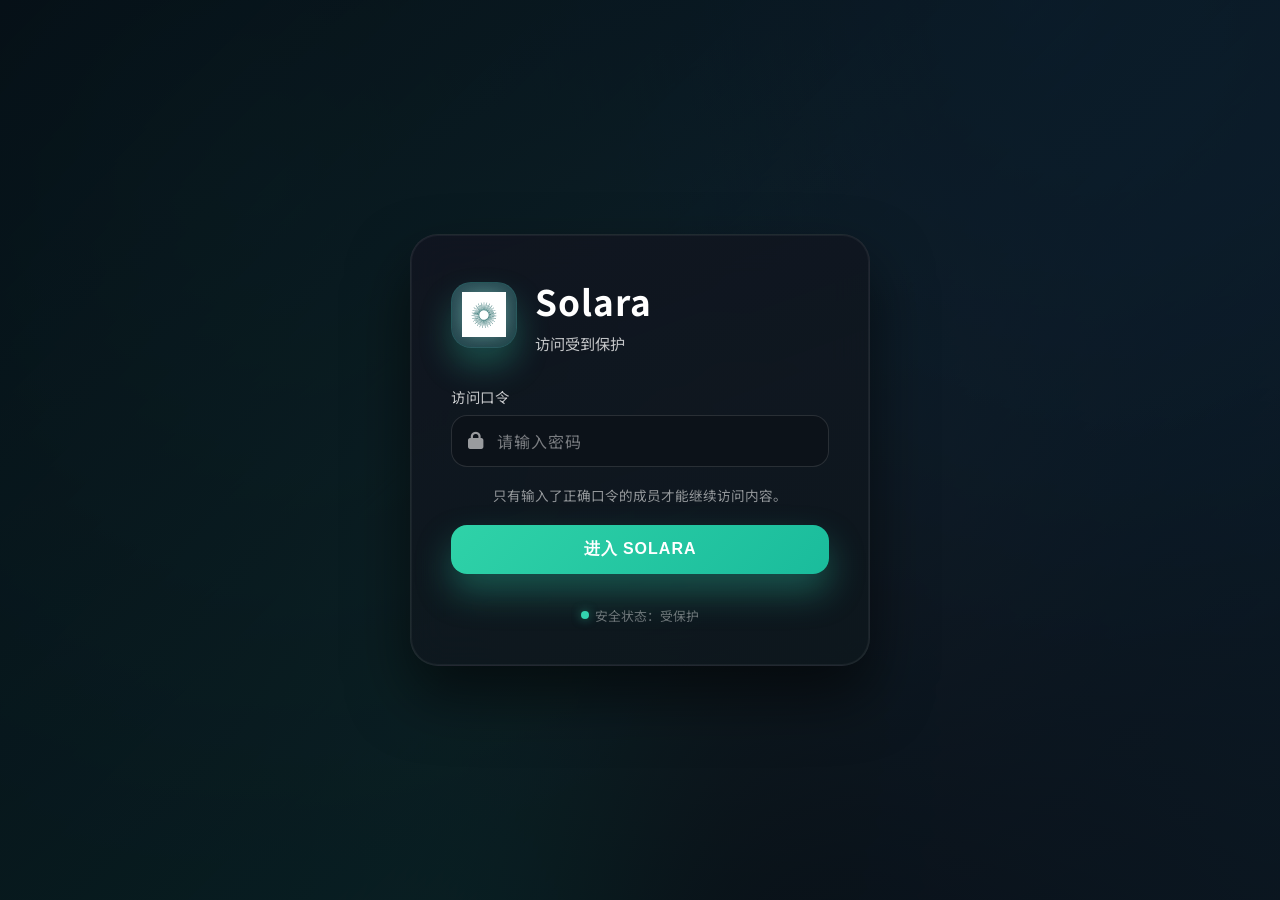
==== login.html @ 90962155 "Fix mobile login layout and update access control docs" ====
<!DOCTYPE html>
<html lang="zh-CN">
<head>
  <meta charset="UTF-8">
  <meta name="viewport" content="width=device-width, initial-scale=1.0, maximum-scale=1.0, user-scalable=no">
  <title>登录 - Solara</title>
  <link rel="icon" type="image/svg+xml" href="/favicon.svg">
  <link rel="icon" type="image/png" sizes="32x32" href="/favicon.png">
  <link rel="apple-touch-icon" sizes="180x180" href="/favicon.png">
  <link rel="preconnect" href="https://fonts.googleapis.com">
  <link rel="preconnect" href="https://fonts.gstatic.com" crossorigin>
  <link href="https://fonts.googleapis.com/css2?family=Noto+Sans+SC:wght@300;400;500;700&display=swap" rel="stylesheet">
  <link rel="stylesheet" href="https://cdnjs.cloudflare.com/ajax/libs/font-awesome/6.5.2/css/all.min.css">
  <link rel="stylesheet" href="css/style.css">
  <script>
    (function () {
      const ua = navigator.userAgent || "";
      const isMobileUA = /android|iphone|ipad|ipod|mobile|blackberry|phone|opera mini|windows phone/i.test(ua);
      const isSmallScreen = typeof window.matchMedia === "function" && window.matchMedia("(max-width: 820px)").matches;
      const isMobile = isMobileUA || isSmallScreen;
      window.__SOLARA_IS_MOBILE = isMobile;
      if (!isMobile) {
        document.documentElement.classList.add("desktop-view");
        const desktopLink = document.createElement("link");
        desktopLink.rel = "stylesheet";
        desktopLink.href = "css/desktop.css";
        desktopLink.id = "desktopStylesheet";
        document.head.appendChild(desktopLink);
        return;
      }
      document.documentElement.classList.add("mobile-view");
      const link = document.createElement("link");
      link.rel = "stylesheet";
      link.href = "css/mobile.css";
      link.id = "mobileStylesheet";
      document.head.appendChild(link);
      const setViewportUnit = () => {
        const viewportHeight = window.visualViewport ? window.visualViewport.height : window.innerHeight;
        document.documentElement.style.setProperty("--mobile-vh", `${viewportHeight}px`);
      };
      const applyBodyClass = () => {
        if (document.body) {
          document.body.classList.add("mobile-view");
          setViewportUnit();
        }
      };
      if (document.readyState === "loading") {
        document.addEventListener("DOMContentLoaded", applyBodyClass, { once: true });
      } else {
        applyBodyClass();
      }
      window.addEventListener("resize", setViewportUnit);
      window.addEventListener("orientationchange", setViewportUnit);
      if (window.visualViewport) {
        window.visualViewport.addEventListener("resize", setViewportUnit);
        window.visualViewport.addEventListener("scroll", setViewportUnit);
      }
      setViewportUnit();
    })();
  </script>
  <style>
    body {
      position: relative;
      margin: 0;
      padding: clamp(16px, 4vw, 40px);
      font-family: 'Noto Sans SC', 'Segoe UI', Arial, sans-serif;
      display: flex;
      justify-content: center;
      align-items: center;
      min-height: var(--mobile-vh, 100dvh);
      color: var(--text-color);
      background: radial-gradient(circle at 20% 20%, rgba(26, 188, 156, 0.35), transparent 55%),
                  radial-gradient(circle at 80% 0%, rgba(52, 152, 219, 0.28), transparent 50%),
                  #07090f;
      overflow-x: hidden;
      overflow-y: auto;
    }

    .background-stage {
      position: fixed;
      inset: 0;
      overflow: hidden;
      pointer-events: none;
      z-index: -2;
    }

    .background-stage__layer {
      position: absolute;
      inset: -40% -20%;
      filter: blur(110px);
      opacity: 0.8;
      transform: rotate(5deg);
      background: conic-gradient(from 180deg,
        rgba(26, 188, 156, 0.55),
        rgba(64, 224, 208, 0.35),
        rgba(52, 152, 219, 0.4),
        rgba(17, 17, 23, 0.8));
      animation: auroraShift 18s ease-in-out infinite alternate;
    }

    .background-stage__layer::after {
      content: "";
      position: absolute;
      inset: 20% 18% 15% 25%;
      border-radius: 50%;
      background: radial-gradient(circle, rgba(255, 255, 255, 0.18), transparent 60%);
      animation: pulse 12s ease-in-out infinite;
    }

    .background-stage__overlay {
      position: absolute;
      inset: 0;
      background: linear-gradient(135deg, rgba(5, 10, 18, 0.92) 0%, rgba(8, 17, 24, 0.65) 100%);
      z-index: 1;
    }

    @keyframes auroraShift {
      0% { transform: translateY(-5%) rotate(8deg) scale(1.1); }
      50% { transform: translateY(3%) rotate(2deg) scale(1.05); }
      100% { transform: translateY(-2%) rotate(-4deg) scale(1.12); }
    }

    @keyframes pulse {
      0%, 100% { opacity: 0.45; transform: scale(1); }
      50% { opacity: 0.8; transform: scale(1.1); }
    }

    .login-shell {
      position: relative;
      width: min(460px, 100%);
      z-index: 2;
    }

    .login-container {
      background: linear-gradient(160deg, rgba(17, 21, 32, 0.9) 0%, rgba(14, 24, 29, 0.78) 100%);
      border-radius: 28px;
      padding: clamp(28px, 5vw, 40px);
      border: 1px solid rgba(255, 255, 255, 0.08);
      box-shadow:
        0 30px 60px rgba(0, 0, 0, 0.55),
        inset 0 0 0 1px rgba(255, 255, 255, 0.05);
      display: flex;
      flex-direction: column;
      gap: clamp(20px, 4vw, 32px);
      backdrop-filter: blur(18px);
      -webkit-backdrop-filter: blur(18px);
      color: #f2f6f9;
    }

    .login-header {
      display: flex;
      align-items: center;
      gap: 18px;
    }

    .logo-circle {
      width: 64px;
      height: 64px;
      border-radius: 20px;
      background: linear-gradient(145deg, rgba(34, 48, 63, 0.85), rgba(22, 36, 48, 0.95));
      border: 1px solid rgba(82, 233, 210, 0.25);
      display: flex;
      align-items: center;
      justify-content: center;
      box-shadow:
        0 18px 32px rgba(51, 211, 175, 0.28),
        inset 0 0 18px rgba(82, 233, 210, 0.22);
      overflow: hidden;
    }

    .logo-circle img {
      width: 70%;
      height: 70%;
      object-fit: contain;
      filter: brightness(0) invert(1) drop-shadow(0 0 10px rgba(146, 255, 236, 0.6));
    }

    .title-group {
      display: flex;
      flex-direction: column;
      gap: 6px;
    }

    .login-title {
      font-size: clamp(1.9rem, 3vw, 2.2rem);
      font-weight: 700;
      margin: 0;
      letter-spacing: 1px;
      color: #ffffff;
    }

    .login-desc {
      margin: 0;
      color: rgba(255, 255, 255, 0.75);
      font-size: 0.95rem;
    }

    .login-form {
      display: flex;
      flex-direction: column;
      gap: 18px;
    }

    .field {
      display: flex;
      flex-direction: column;
      gap: 8px;
    }

    .field-label {
      font-size: 0.9rem;
      letter-spacing: 0.5px;
      color: rgba(255, 255, 255, 0.76);
    }

    .input-wrapper {
      position: relative;
      display: flex;
      align-items: center;
      background: rgba(12, 18, 24, 0.75);
      border: 1px solid rgba(255, 255, 255, 0.12);
      border-radius: 16px;
      padding: 12px 16px;
      transition: border-color 0.3s ease, box-shadow 0.3s ease;
    }

    .input-wrapper:focus-within {
      border-color: rgba(51, 211, 175, 0.8);
      box-shadow: 0 0 0 3px rgba(51, 211, 175, 0.18);
    }

    .input-wrapper i {
      color: rgba(255, 255, 255, 0.58);
      font-size: 1.1rem;
      margin-right: 12px;
    }

    .login-form input {
      flex: 1;
      background: transparent;
      border: none;
      outline: none;
      color: #ffffff;
      font-size: 1rem;
      font-family: inherit;
      letter-spacing: 1px;
    }

    .login-form input::placeholder {
      color: rgba(255, 255, 255, 0.45);
    }

    .login-hint {
      margin: 0;
      font-size: 0.85rem;
      color: rgba(255, 255, 255, 0.55);
      line-height: 1.6;
      text-align: center;
    }

    .login-form button {
      padding: 14px 18px;
      border: none;
      border-radius: 16px;
      background: linear-gradient(135deg, #2fd2a8, #1abc9c);
      color: #ffffff;
      font-size: 1rem;
      font-weight: 600;
      letter-spacing: 1px;
      text-transform: uppercase;
      cursor: pointer;
      transition: transform 0.25s ease, box-shadow 0.25s ease, background 0.3s ease;
      box-shadow: 0 18px 35px rgba(42, 201, 165, 0.35);
    }

    .login-form button:hover {
      transform: translateY(-2px);
      box-shadow: 0 22px 40px rgba(42, 201, 165, 0.45);
    }

    .login-form button:active {
      transform: translateY(0);
      box-shadow: 0 14px 28px rgba(42, 201, 165, 0.35);
    }

    .login-footer {
      display: flex;
      justify-content: center;
      align-items: center;
      font-size: 0.8rem;
      color: rgba(255, 255, 255, 0.4);
      text-align: center;
    }

    .login-footer .status-dot {
      display: inline-flex;
      width: 8px;
      height: 8px;
      border-radius: 50%;
      background: #33d3af;
      box-shadow: 0 0 10px rgba(51, 211, 175, 0.5);
    }

    .login-footer .status-message {
      display: inline-flex;
      align-items: center;
      gap: 6px;
    }

    @media (max-width: 768px) {
      body {
        padding: clamp(16px, 4vw, 24px);
      }

      .login-container {
        border-radius: 22px;
        padding: clamp(24px, 6vw, 32px);
        gap: 22px;
      }

      .login-header {
        gap: 14px;
      }

      .logo-circle {
        width: 56px;
        height: 56px;
      }

      .login-footer {
        flex-direction: column;
        align-items: center;
        gap: 8px;
      }
    }

    @media (max-width: 480px) {
      body {
        align-items: stretch;
        padding: calc(env(safe-area-inset-top, 0px) + 16px)
                 clamp(16px, 6vw, 24px)
                 calc(env(safe-area-inset-bottom, 0px) + 24px);
      }

      .login-shell {
        width: 100%;
        display: flex;
        align-items: stretch;
      }

      .login-container {
        width: 100%;
        padding: clamp(24px, 7vw, 32px);
        min-height: calc(var(--mobile-vh, 100dvh) - env(safe-area-inset-top, 0px) - env(safe-area-inset-bottom, 0px));
        justify-content: center;
      }

      .login-footer {
        flex-direction: column;
        align-items: center;
        gap: 10px;
      }
    }
  </style>
</head>
<body>
  <div class="background-stage">
    <div class="background-stage__layer"></div>
    <div class="background-stage__overlay"></div>
  </div>
  <main class="login-shell">
    <section class="login-container">
      <header class="login-header">
        <div class="logo-circle" aria-hidden="true">
          <img src="/favicon.svg" alt="">
        </div>
        <div class="title-group">
          <h1 class="login-title">Solara</h1>
          <p class="login-desc">访问受到保护</p>
        </div>
      </header>
      <form class="login-form" id="login-form">
        <div class="field">
          <label for="password" class="field-label">访问口令</label>
          <div class="input-wrapper">
            <i class="fa-solid fa-lock" aria-hidden="true"></i>
            <input type="password" id="password" placeholder="请输入密码" autocomplete="current-password" required>
          </div>
        </div>
        <p class="login-hint">只有输入了正确口令的成员才能继续访问内容。</p>
        <button type="submit">进入 Solara</button>
      </form>
      <footer class="login-footer" aria-live="polite">
        <span class="status-message"><span class="status-dot" aria-hidden="true"></span>安全状态：受保护</span>
      </footer>
    </section>
  </main>
  <div id="notification" class="notification" role="status" aria-live="polite"></div>
  <script>
    (function () {
      const storedExpiry = localStorage.getItem("authExpiry");
      if (storedExpiry) {
        localStorage.removeItem("authExpiry");
      }
    })();
    const notification = document.getElementById("notification");
    let notificationTimer;
    const showNotification = (message, type = "success") => {
      if (!notification) {
        if (typeof window.alert === "function") {
          window.alert(message);
        }
        return;
      }
      notification.textContent = message;
      notification.className = `notification ${type}`;
      notification.classList.add("show");
      if (notificationTimer) {
        clearTimeout(notificationTimer);
      }
      notificationTimer = window.setTimeout(() => {
        notification.classList.remove("show");
      }, 3000);
    };
    document.getElementById("login-form")?.addEventListener("submit", async (event) => {
      event.preventDefault();
      const pwdInput = document.getElementById("password");
      const password = pwdInput instanceof HTMLInputElement ? pwdInput.value : "";
      try {
        const response = await fetch("/api/login", {
          method: "POST",
          headers: { "Content-Type": "application/json" },
          credentials: "include",
          body: JSON.stringify({ password }),
        });
        if (response.ok) {
          window.location.href = "/";
          return;
        }
        showNotification("密码错误，请重试", "error");
      } catch (error) {
        console.error(error);
        showNotification("登录出错，请稍后再试", "error");
      }
    });
  </script>
</body>
</html>
---- css/style.css ----
:root {
    --font-main: 'Noto Sans SC', 'Segoe UI', Arial, sans-serif;
    --bg-gradient: linear-gradient(140deg, #e0f5e9 0%, #c6f0e0 35%, #a3e4d7 100%);
    --bg-gradient-next: var(--bg-gradient);
    --container-bg: rgba(255, 255, 255, 0.6);
    --container-shadow: rgba(0, 0, 0, 0.1);
    --backdrop-blur: 12px;
    --text-color: #2c3e50;
    --text-secondary-color: #7f8c8d;
    --primary-color: #1abc9c;
    --primary-color-dark: #12836d;
    --warning-color: #e74c3c;
    --success-color: #2ecc71;
    --item-hover-bg: rgba(26, 188, 156, 0.1);
    --item-current-bg: rgba(26, 188, 156, 0.2);
    --item-current-text: var(--primary-color);
    --border-color: rgba(0, 0, 0, 0.1);
    --lyrics-highlight-bg: rgba(46, 204, 113, 0.12);
    --lyrics-highlight-text: #1e9f78;
    --lyrics-highlight-shadow: rgba(46, 204, 113, 0.18);
    --component-bg: rgba(255, 255, 255, 0.5);
    --scrollbar-thumb-bg: rgba(0, 0, 0, 0.2);
    --scrollbar-track-bg: transparent;
}

.dark-mode {
    --bg-gradient: linear-gradient(135deg, #0b1d1b 0%, #0f2f2c 45%, #123c36 100%);
    --container-bg: rgba(30, 30, 30, 0.6);
    --container-shadow: rgba(0, 0, 0, 0.3);
    --text-color: #ecf0f1;
    --text-secondary-color: #95a5a6;
    --primary-color: #1abc9c;
    --primary-color-dark: #17a589;
    --item-hover-bg: rgba(26, 188, 156, 0.1);
    --item-current-bg: rgba(26, 188, 156, 0.2);
    --border-color: rgba(255, 255, 255, 0.15);
    --lyrics-highlight-bg: rgba(26, 188, 156, 0.12);
    --lyrics-highlight-text: #34d1b6;
    --component-bg: rgba(44, 44, 44, 0.5);
    --scrollbar-thumb-bg: rgba(255, 255, 255, 0.2);
}

.dark-mode .quality-menu {
    background: rgba(44, 44, 44, 0.95);
    border: 2px solid var(--primary-color);
}

.dark-mode .quality-option {
    background: rgba(44, 44, 44, 0.8);
    color: #ecf0f1;
    border-bottom: 1px solid rgba(26, 188, 156, 0.25);
}

.dark-mode .player-quality-menu {
    background: rgba(44, 44, 44, 0.95);
    border-color: var(--primary-color);
}

.dark-mode .player-quality-option {
    color: #ecf0f1;
}

.dark-mode .player-quality-option:hover,
.dark-mode .player-quality-option.active {
    color: #ffffff;
}

.dark-mode .source-menu {
    background: rgba(44, 44, 44, 0.95);
    border-color: var(--primary-color);
}

.dark-mode .source-option {
    color: #ecf0f1;
}

.dark-mode .source-option:hover,
.dark-mode .source-option.active {
    color: #ffffff;
}

::-webkit-scrollbar { width: 6px; }
::-webkit-scrollbar-track { background: var(--scrollbar-track-bg); }
::-webkit-scrollbar-thumb { background: var(--scrollbar-thumb-bg); border-radius: 3px; }
::-webkit-scrollbar-thumb:hover { background: var(--primary-color); }

body {
    font-family: var(--font-main);
    display: flex;
    justify-content: center;
    align-items: center;
    min-height: 100dvh;
    margin: 0;
    padding: 20px;
    box-sizing: border-box;
    color: var(--text-color);
    transition: color 0.5s;
    background-color: #0f0f0f;
}

.background-stage {
    position: fixed;
    inset: 0;
    pointer-events: none;
    z-index: -2;
    overflow: hidden;
}

.background-stage__layer {
    position: absolute;
    inset: 0;
    background-attachment: fixed;
    background-size: cover;
    background-position: center;
    filter: saturate(105%);
}

.background-stage__layer--base {
    background-image: var(--bg-gradient);
}

.background-stage__layer--transition {
    background-image: var(--bg-gradient-next);
    opacity: 0;
    transition: opacity 0.85s ease;
}

body.background-transitioning .background-stage__layer--transition {
    opacity: 1;
}

/* 16:9 容器布局 */
.container {
    width: min(1200px, 100%);
    margin: 0 auto;
    background: var(--container-bg);
    border-radius: 24px;
    padding: 30px;
    box-shadow: 0 20px 60px rgba(0,0,0,0.1);
    border: 1px solid var(--border-color);
    aspect-ratio: 16/9;
    height: 80vh;
    max-height: 700px;
    display: grid;
    grid-template-areas:
        "header header header"
        "search search search"
        "cover playlist lyrics"
        "controls controls controls";
    grid-template-rows: auto auto 1fr 80px;
    grid-template-columns: 300px 1fr 1fr;
    gap: 20px;
    transition: background 0.5s, box-shadow 0.5s;
    overflow: visible;
    position: relative;
}

/* 搜索模式下的容器布局 */
.container.search-mode {
    grid-template-areas: 
        "header header header"
        "search search search"
        "search search search"
        "controls controls controls";
}

.header { 
    grid-area: header;
    text-align: center; 
    position: relative; 
}
.header h1 { 
    margin: 0; 
    font-size: 2.2em; 
    font-weight: 700; 
    color: var(--primary-color); 
    letter-spacing: 1px; 
}
.header .warning { 
    color: var(--text-secondary-color); 
    font-size: 0.9em; 
    margin-top: 10px; 
    font-style: italic; 
}

/* 搜索区域样式 - 增强动效 */
.search-area {
    grid-area: search;
    background: var(--component-bg);
    border-radius: 16px;
    padding: 20px;
    border: 1px solid var(--border-color);
    position: relative;
    transition: all 0.5s cubic-bezier(0.4, 0, 0.2, 1);
    z-index: 10;
    overflow: visible;
    display: flex;
    flex-direction: column;
}

.search-area *,
.search-area *::before,
.search-area *::after {
    box-sizing: border-box;
}

/* 搜索模式下的搜索区域 */
.container.search-mode .search-area {
    background: var(--component-bg);
    backdrop-filter: blur(20px);
    -webkit-backdrop-filter: blur(20px);
    box-shadow: 0 10px 40px rgba(0,0,0,0.2);
    border: 2px solid var(--primary-color);
}

.search-container {
    display: flex;
    gap: 10px;
    align-items: center;
    margin-bottom: 15px;
    flex-shrink: 0;
}

.search-input {
    flex: 1;
    padding: 12px 16px;
    border: 2px solid var(--border-color);
    border-radius: 12px;
    background: var(--component-bg);
    color: var(--text-color);
    font-size: 16px;
    font-family: inherit;
    outline: none;
    transition: all 0.3s ease;
}

.search-input:focus {
    border-color: var(--primary-color);
    box-shadow: 0 0 0 3px rgba(26, 188, 156, 0.12);
}

.source-select-wrapper {
    position: relative;
    flex-shrink: 0;
}

.source-select-btn {
    display: flex;
    align-items: center;
    justify-content: space-between;
    gap: 8px;
    padding: 12px 18px;
    border: 1px solid var(--border-color);
    border-radius: 12px;
    background: var(--component-bg);
    color: var(--text-color);
    font-size: 16px;
    font-family: inherit;
    font-weight: 500;
    cursor: pointer;
    transition: all 0.25s ease;
    min-width: 150px;
    position: relative;
    box-shadow: none;
}

.source-select-btn:hover,
.source-select-btn.active {
    border-color: var(--primary-color);
    color: var(--primary-color);
    box-shadow: 0 10px 24px rgba(26, 188, 156, 0.2);
    background: var(--component-bg);
}

.source-select-btn:focus-visible {
    outline: none;
    box-shadow: 0 0 0 3px rgba(26, 188, 156, 0.18);
}

.source-select-btn .caret-icon {
    font-size: 0.8em;
    transition: transform 0.25s ease;
}

.source-select-btn.active .caret-icon {
    transform: rotate(-180deg);
}

.source-menu {
    position: absolute;
    top: calc(100% + 10px);
    left: 0;
    right: auto;
    bottom: auto;
    background: rgba(255, 255, 255, 0.95);
    border-radius: 12px;
    box-shadow: 0 12px 30px rgba(0,0,0,0.18);
    border: 1px solid var(--border-color);
    box-sizing: border-box;
    min-width: 100%;
    max-height: 320px;
    overflow-y: auto;
    overflow-x: hidden;
    opacity: 0;
    visibility: hidden;
    transform: translateY(-10px);
    transition: opacity 0.18s ease, transform 0.18s ease;
    backdrop-filter: blur(12px);
    -webkit-backdrop-filter: blur(12px);
    z-index: 100000;
    pointer-events: none;
}

.source-menu.show {
    opacity: 1;
    visibility: visible;
    transform: translateY(0);
    pointer-events: auto;
}

.source-menu.open-upwards {
    top: auto;
    bottom: calc(100% + 10px);
    transform-origin: bottom center;
}

.source-menu.open-downwards {
    top: calc(100% + 10px);
    bottom: auto;
    transform-origin: top center;
}

.source-option {
    display: flex;
    align-items: center;
    justify-content: space-between;
    gap: 12px;
    padding: 12px 16px;
    font-size: 0.95em;
    color: var(--text-color);
    cursor: pointer;
    transition: all 0.2s ease;
    background: transparent;
}

.source-option:hover,
.source-option.active {
    background: var(--primary-color);
    color: #ffffff;
}

.source-option i {
    font-size: 0.85em;
    opacity: 0.6;
}

.source-option.active i {
    opacity: 1;
}

.search-btn {
    background: var(--primary-color);
    color: white;
    border: none;
    border-radius: 12px;
    padding: 12px 20px;
    cursor: pointer;
    font-size: 16px;
    transition: all 0.2s ease;
    display: flex;
    align-items: center;
    gap: 8px;
}

.search-btn:hover {
    background: var(--primary-color-dark);
    transform: translateY(-1px);
}

.search-btn:disabled {
    background: var(--text-secondary-color);
    cursor: not-allowed;
    transform: none;
}

/* 搜索结果区域 - 增强动效 */
.search-results {
    max-height: 0;
    overflow: hidden;
    border-top: 1px solid var(--border-color);
    margin-top: 15px;
    margin-left: -20px;
    margin-right: -20px;
    margin-bottom: -20px;
    padding-top: 0;
    padding-left: 20px;
    padding-right: 20px;
    position: relative;
    z-index: 1;
    transition: all 0.5s cubic-bezier(0.4, 0, 0.2, 1);
    opacity: 0;
    border-radius: 0 0 14px 14px;
    flex: 1;
    min-height: 0;
    display: flex;
    flex-direction: column;
    gap: 12px;
}

.search-results-toolbar {
    display: flex;
    justify-content: flex-end;
    align-items: center;
    gap: 8px;
    padding-top: 12px;
    padding-bottom: 12px;
    position: sticky;
    top: 0;
    z-index: 2;
    background: none;
}

.search-results-list {
    display: flex;
    flex-direction: column;
    flex: 1;
    min-height: 0;
}

/* 搜索模式下的搜索结果 */
.container.search-mode .search-results {
    max-height: none;
    height: 100%;
    padding-top: 15px;
    padding-bottom: 20px;
    opacity: 1;
    overflow-y: auto;
    overflow-x: hidden;
}

.search-result-item {
    display: flex;
    justify-content: space-between;
    align-items: center;
    padding: 12px 16px;
    border-radius: 12px;
    cursor: pointer;
    transition: all 0.3s ease;
    margin-bottom: 8px;
    background: rgba(255, 255, 255, 0.3);
    backdrop-filter: blur(10px);
    -webkit-backdrop-filter: blur(10px);
    border: 1px solid rgba(255, 255, 255, 0.2);
    transform: translateY(20px);
    opacity: 0;
    animation: slideInUp 0.4s ease forwards;
    gap: 14px;
}

.search-result-item:nth-child(1) { animation-delay: 0.1s; }
.search-result-item:nth-child(2) { animation-delay: 0.15s; }
.search-result-item:nth-child(3) { animation-delay: 0.2s; }
.search-result-item:nth-child(4) { animation-delay: 0.25s; }
.search-result-item:nth-child(5) { animation-delay: 0.3s; }

@keyframes slideInUp {
    to {
        transform: translateY(0);
        opacity: 1;
    }
}

.search-result-item:hover:not(.selected) {
    background: var(--item-hover-bg);
    transform: translateY(-2px);
    box-shadow: 0 8px 25px rgba(0,0,0,0.15);
}

.search-result-item.selected {
    background: var(--item-current-bg);
    border-color: var(--primary-color);
    box-shadow: 0 12px 28px rgba(26, 188, 156, 0.25);
    transform: translateY(0);
}

.search-result-item.selected .search-result-title {
    color: var(--primary-color);
}

.search-result-item.selected .search-result-select {
    border-color: var(--primary-color);
    background: var(--primary-color);
    color: #ffffff;
    box-shadow: 0 6px 16px rgba(26, 188, 156, 0.35);
}

.search-result-item.selected .search-result-select i {
    opacity: 1;
    transform: scale(1);
}

.search-result-select {
    width: 26px;
    height: 26px;
    border-radius: 50%;
    border: 1px solid rgba(255, 255, 255, 0.4);
    background: rgba(255, 255, 255, 0.65);
    color: transparent;
    display: inline-flex;
    align-items: center;
    justify-content: center;
    flex-shrink: 0;
    transition: all 0.2s ease;
    cursor: pointer;
    box-shadow: 0 4px 12px rgba(0, 0, 0, 0.08);
}

.search-result-select i {
    opacity: 0;
    transform: scale(0.6);
    transition: all 0.2s ease;
    pointer-events: none;
}

.search-result-select:focus-visible {
    outline: none;
    box-shadow: 0 0 0 3px rgba(26, 188, 156, 0.35);
}

.search-result-item .search-result-select:hover {
    border-color: var(--primary-color);
}

.search-result-info {
    flex: 1;
    min-width: 0;
}

.search-result-title {
    font-weight: 600;
    color: var(--text-color);
    white-space: nowrap;
    overflow: hidden;
    text-overflow: ellipsis;
    font-size: 15px;
    margin-bottom: 4px;
}

.search-result-artist {
    font-size: 13px;
    color: var(--text-secondary-color);
    white-space: nowrap;
    overflow: hidden;
    text-overflow: ellipsis;
}

.search-result-actions {
    display: flex;
    gap: 8px;
    margin-left: 15px;
}

.import-selected-btn {
    display: inline-flex;
    align-items: center;
    gap: 6px;
    border: none;
    border-radius: 999px;
    padding: 8px 16px;
    background: var(--primary-color);
    color: #ffffff;
    font-size: 14px;
    font-weight: 600;
    cursor: pointer;
    transition: transform 0.2s ease, box-shadow 0.2s ease, filter 0.2s ease;
    box-shadow: 0 10px 24px rgba(26, 188, 156, 0.25);
}

.import-selected-btn:disabled {
    cursor: not-allowed;
    background: rgba(127, 140, 141, 0.5);
    box-shadow: none;
    filter: none;
}

.import-selected-btn:not(:disabled):hover,
.import-selected-btn:not(:disabled):focus-visible {
    transform: translateY(-1px);
    box-shadow: 0 14px 30px rgba(26, 188, 156, 0.32);
    filter: brightness(1.05);
}

.import-selected-btn:focus-visible {
    outline: none;
}

.import-selected-count {
    font-weight: 500;
}

.action-btn {
    background: var(--primary-color);
    color: white;
    border: none;
    border-radius: 8px;
    padding: 6px 12px;
    cursor: pointer;
    font-size: 12px;
    transition: all 0.2s ease;
    display: flex;
    align-items: center;
    gap: 6px;
    position: relative;
    z-index: 10000;
    font-weight: 500;
}

.action-btn:hover {
    background: var(--primary-color-dark);
    transform: translateY(-1px);
    box-shadow: 0 4px 12px rgba(26, 188, 156, 0.3);
}

.action-btn.download {
    background: var(--success-color);
    padding: 4px 8px;
    font-size: 10px;
}

.action-btn.download:hover {
    background: #27ae60;
    box-shadow: 0 4px 12px rgba(46, 204, 113, 0.3);
}

/* 主要内容区域 - 播放模式显示，搜索模式隐藏 */
.main-content {
    display: contents;
    transition: all 0.5s cubic-bezier(0.4, 0, 0.2, 1);
}

.container.search-mode .main-content {
    display: none;
}

/* 音乐封面区域 */
.cover-area {
    grid-area: cover;
    background: var(--component-bg);
    border-radius: 16px;
    padding: 20px;
    border: 1px solid var(--border-color);
    display: flex;
    flex-direction: column;
    align-items: center;
    justify-content: center;
    gap: 16px;
    text-align: center;
    box-sizing: border-box;
    height: 100%;
    overflow-y: auto;
    transition: all 0.5s cubic-bezier(0.4, 0, 0.2, 1);
}

.album-cover {
    width: 200px;
    height: auto;
    min-height: 200px;
    flex-grow: 0;
    flex-shrink: 0;
    border-radius: 12px;
    background: linear-gradient(45deg, var(--primary-color), var(--success-color));
    display: flex;
    align-items: center;
    justify-content: center;
    margin-bottom: 15px;
    box-shadow: 0 8px 20px rgba(0,0,0,0.15);
    transition: all 0.3s ease;
    overflow: hidden;
}

.album-cover img {
    width: 100%;
    height: 100%;
    object-fit: cover;
    border-radius: 12px;
}

.album-cover.loading {
    animation: pulse 2s infinite;
}

@keyframes pulse {
    0%, 100% { opacity: 1; }
    50% { opacity: 0.7; }
}

.album-cover .placeholder {
    font-size: 48px;
    color: white;
    opacity: 0.8;
}

.current-song-info {
    width: 100%;
}

.current-song-title {
    font-size: 16px;
    font-weight: 600;
    color: var(--text-color);
    margin-bottom: 5px;
    white-space: nowrap;
    overflow: hidden;
    text-overflow: ellipsis;
}

.current-song-artist {
    font-size: 14px;
    color: var(--text-secondary-color);
    white-space: nowrap;
    overflow: hidden;
    text-overflow: ellipsis;
}

/* 播放列表和歌词区域 */
.playlist, .lyrics {
    background: var(--component-bg);
    border-radius: 16px;
    padding: 20px;
    border: 1px solid var(--border-color);
    height: 100%;
    min-width: 0;
    max-width: 100%;
    max-height: 100%;
    box-sizing: border-box;
    transition: all 0.5s cubic-bezier(0.4, 0, 0.2, 1);
    position: relative;
    display: flex;
    flex-direction: column;
    overflow: hidden;
}

.playlist {
    grid-area: playlist;
    background: var(--component-bg);
    border-radius: 16px;
    padding: 72px 20px 24px;
    border: 1px solid var(--border-color);
    display: flex;
    flex-direction: column;
    align-items: center;
    justify-content: center;
    position: relative;
    height: 100%;
    box-sizing: border-box;
}


.playlist-header {
    position: absolute;
    top: 16px;
    left: 20px;
    right: 12px;
    display: flex;
    align-items: center;
    justify-content: space-between;
    gap: 16px;
    pointer-events: none;
    z-index: 5;
}

.playlist-label {
    display: flex;
    align-items: center;
    justify-content: flex-start;
    color: var(--text-secondary-color);
    font-size: 15px;
    font-weight: 600;
    letter-spacing: 0.08em;
    line-height: 1.2;
    pointer-events: none;
    text-transform: none;
    white-space: nowrap;
}

html.desktop-view body.dark-mode .playlist-label {
    color: var(--text-color);
}

html.mobile-view .playlist-label {
    display: none;
}

.playlist-actions-tray {
    pointer-events: auto;
    display: flex;
    align-items: center;
    justify-content: flex-end;
    gap: 8px;
    padding: 0;
    background: transparent;
    border: none;
    box-shadow: none;
}

body.dark-mode .playlist-actions-tray {
    background: transparent;
    border: none;
    box-shadow: none;
}

.playlist-action-btn {
    width: 40px;
    height: 40px;
    display: inline-flex;
    align-items: center;
    justify-content: center;
    border-radius: 50%;
    border: 1px solid rgba(15, 23, 42, 0.08);
    background: rgba(255, 255, 255, 0.75);
    color: var(--text-secondary-color);
    font-size: 15px;
    cursor: pointer;
    transition: transform 0.2s ease, box-shadow 0.2s ease, filter 0.2s ease, border-color 0.2s ease;
    box-shadow: 0 8px 18px rgba(15, 23, 42, 0.12);
}

body.dark-mode .playlist-action-btn {
    background: rgba(24, 30, 40, 0.85);
    border: 1px solid rgba(255, 255, 255, 0.08);
    box-shadow: 0 12px 26px rgba(0, 0, 0, 0.35);
    color: var(--text-secondary-color);
}

.playlist-action-btn i {
    pointer-events: none;
}

.playlist-action-btn:hover:not(:disabled),
.playlist-action-btn:focus-visible:not(:disabled) {
    transform: translateY(-2px);
    box-shadow: 0 14px 30px rgba(26, 188, 156, 0.25);
    filter: brightness(1.06);
    border-color: rgba(26, 188, 156, 0.4);
    color: var(--primary-color);
}

.playlist-action-btn:focus-visible {
    outline: none;
}

.playlist-action-btn--export:hover:not(:disabled),
.playlist-action-btn--export:focus-visible:not(:disabled) {
    color: var(--primary-color-dark);
}

.playlist-action-btn--clear {
    color: rgba(231, 76, 60, 0.85);
    border-color: rgba(231, 76, 60, 0.28);
}

.playlist-action-btn--clear:hover:not(:disabled),
.playlist-action-btn--clear:focus-visible:not(:disabled) {
    filter: brightness(1.05);
    box-shadow: 0 16px 32px rgba(231, 76, 60, 0.28);
    color: var(--warning-color);
}

.playlist-action-btn:disabled {
    opacity: 0.5;
    cursor: not-allowed;
    transform: none;
    box-shadow: none;
    filter: none;
}

.playlist-action-btn:disabled:hover {
    background: transparent;
}

.playlist-import-input {
    display: none;
}

html.mobile-view .playlist-header {
    display: none;
}

/* 当播放列表有内容时，调整布局 */
.playlist:not(.empty) {
    align-items: stretch;
    justify-content: flex-start;
}

/* 播放列表空状态的提示文本 */
.playlist.empty::before {
    content: "点击\"探索雷达\"加载在线音乐";
    color: var(--text-secondary-color);
    font-style: italic;
    opacity: 0.7;
    font-size: 0.9em;
}

.playlist-scroll {
    flex: 1;
    width: 100%;
    overflow-y: auto;
    padding-right: 8px;
    margin-right: -8px;
    overscroll-behavior: contain;
}

.playlist.empty .playlist-scroll {
    display: none;
}

.playlist-items {
    width: 100%;
}

.playlist-items .playlist-item {
    padding: 10px 12px;
    border-radius: 8px;
    transition: all 0.2s ease-in-out;
    cursor: pointer;
    white-space: nowrap;
    overflow: hidden;
    text-overflow: ellipsis;
    position: relative;
    font-size: 14px;
    margin-bottom: 2px;
}
.playlist-items .playlist-item:hover {
    background-color: var(--item-hover-bg);
    color: var(--item-current-text);
    transform: translateX(5px);
}
.playlist-items .playlist-item.current {
    color: var(--item-current-text);
    font-weight: 500;
    background-color: var(--item-current-bg);
}

/* 播放列表项下载按钮 - 修复大小和显示问题 */
.playlist-item-download {
    position: absolute;
    right: 35px; /* Adjusted position */
    top: 50%;
    transform: translateY(-50%);
    background: var(--success-color);
    color: white;
    border: none;
    border-radius: 4px;
    padding: 4px;
    font-size: 10px;
    cursor: pointer;
    opacity: 0;
    transition: all 0.2s ease;
    z-index: 1000;
    width: 20px;
    height: 20px;
    display: flex;
    align-items: center;
    justify-content: center;
}

.playlist-items .playlist-item:hover .playlist-item-download {
    opacity: 1;
}

.playlist-item-download:hover {
    background: var(--success-color-hover);
    transform: translateY(-50%) scale(1.05);
}

/* 播放列表项删除按钮 */
.playlist-item-remove {
    position: absolute;
    right: 8px; /* Adjusted position */
    top: 50%;
    transform: translateY(-50%);
    background: rgba(255, 59, 48, 0.8);
    color: white;
    border: none;
    border-radius: 4px;
    padding: 4px;
    font-size: 10px;
    cursor: pointer;
    opacity: 0;
    transition: all 0.2s ease;
    z-index: 1000;
    width: 20px;
    height: 20px;
    display: flex;
    align-items: center;
    justify-content: center;
}

.playlist-items .playlist-item:hover .playlist-item-remove {
    opacity: 1;
}

.playlist-item-remove:hover {
    background: rgba(255, 59, 48, 1);
    transform: translateY(-50%) scale(1.05);
}
/* 动态质量菜单样式 */
.dynamic-quality-menu {
    background: var(--component-bg);
    border: 1px solid var(--border-color);
    border-radius: 8px;
    box-shadow: 0 4px 12px rgba(0,0,0,0.15);
    padding: 8px 0;
    min-width: 150px;
    animation: fadeIn 0.2s ease;
}

.dynamic-quality-menu .quality-option {
    padding: 8px 16px;
    cursor: pointer;
    transition: background-color 0.2s ease;
    font-size: 14px;
    color: var(--text-color);
}

.dynamic-quality-menu .quality-option:hover {
    background: var(--primary-color);
    color: white;
}

@keyframes fadeIn {
    from { opacity: 0; transform: translateY(-5px); }
    to { opacity: 1; transform: translateY(0); }
}

.lyrics {
    grid-area: lyrics;
    text-align: center;
    font-size: 1em;
    line-height: 2;
    word-wrap: break-word;
    overflow-wrap: break-word;
    max-width: 100%;
    display: flex;
    flex-direction: column;
    align-items: stretch;
    justify-content: center;
}

.lyrics-scroll {
    flex: 1;
    width: 100%;
    overflow-y: auto;
    overflow-x: hidden;
    display: flex;
    flex-direction: column;
    align-items: center;
    justify-content: center;
    padding-right: 8px;
    margin-right: -8px;
    overscroll-behavior: contain;
}

/* 当歌词容器有内容时的样式 */
.lyrics:not(.empty) .lyrics-scroll {
    align-items: flex-start;
    justify-content: flex-start;
}

.lyrics-content {
    width: 100%;
}

.lyrics-content > div {
    white-space: pre-wrap;
    padding: 5px;
    margin-bottom: 5px;
    word-wrap: break-word;
    overflow-wrap: break-word;
    max-width: 100%;
}

/* 当歌词容器只有默认文本时的样式 */
.lyrics.empty[data-placeholder="default"] .lyrics-content {
    display: none;
}

.lyrics.empty[data-placeholder="default"] .lyrics-scroll::before {
    content: "歌词将在此处同步显示";
    color: var(--text-secondary-color);
    font-style: italic;
    opacity: 0.7;
    font-size: 0.9em;
}

.lyrics.empty[data-placeholder="message"] .lyrics-scroll::before {
    content: none;
}
.lyrics .current { 
    color: var(--lyrics-highlight-text); 
    font-weight: 700; 
    background-color: var(--lyrics-highlight-bg); 
    transform: scale(1.05); 
    box-shadow: 0 4px 15px var(--lyrics-highlight-shadow); 
}

/* 控制区域 */
.controls {
    grid-area: controls;
    display: flex;
    justify-content: center;
    align-items: center;
    gap: 20px;
    flex-wrap: wrap;
    transition: all 0.5s cubic-bezier(0.4, 0, 0.2, 1);
}
.controls button {
    background: var(--primary-color);
    color: white;
    border: none;
    border-radius: 50%;
    cursor: pointer;
    font-size: 1.2em; 
    width: 50px; 
    height: 50px; 
    display: flex; 
    justify-content: center; 
    align-items: center; 
    transition: all 0.2s ease; 
    box-shadow: 0 4px 10px rgba(0,0,0,0.1); 
}
.controls button:hover { 
    background: var(--primary-color-dark); 
    transform: translateY(-2px); 
    box-shadow: 0 6px 15px rgba(0,0,0,0.15); 
}
.controls button:active { 
    transform: translateY(0); 
    box-shadow: 0 2px 5px rgba(0,0,0,0.1); 
}
.controls button#loadOnlineBtn { 
    width: auto; 
    border-radius: 25px; 
    padding: 0 25px; 
    gap: 10px; 
}
.controls button:disabled { 
    background: var(--text-secondary-color); 
    cursor: not-allowed; 
    transform: none; 
    box-shadow: none; 
}
.transport-controls {
    display: flex;
    align-items: center;
    gap: 12px;
}

html:not(.mobile-view) #playModeBtn {
    margin-right: 8px;
}

#mobileQueueToggle {
    display: none;
}

#playPauseBtn {
    width: 60px;
    height: 60px;
    font-size: 1.4em;
}

.progress-container {
    display: flex;
    align-items: center;
    gap: 12px;
    flex: 1 1 320px;
    min-width: 260px;
}

.progress-container span {
    font-variant-numeric: tabular-nums;
    font-size: 0.85em;
    color: var(--text-secondary-color);
}

.progress-container input[type="range"] {
    flex: 1;
    height: 8px;
    border-radius: 999px;
    background: linear-gradient(to right, var(--primary-color) 0%, var(--primary-color) var(--progress, 0%), rgba(255, 255, 255, 0.5) var(--progress, 0%), rgba(255, 255, 255, 0.2) 100%);
    cursor: pointer;
    transition: background 0.2s ease;
}

.audio-tools {
    display: flex;
    align-items: center;
    gap: 20px;
    flex-wrap: wrap;
}

.volume-container {
    display: flex;
    align-items: center;
    gap: 10px;
    min-width: 140px;
}

.volume-container input[type="range"] {
    width: 120px;
    height: 6px;
    border-radius: 999px;
    background: linear-gradient(to right, var(--primary-color) 0%, var(--primary-color) var(--volume-progress, 100%), rgba(255, 255, 255, 0.2) var(--volume-progress, 100%), rgba(255, 255, 255, 0.1) 100%);
    cursor: pointer;
}

input[type="range"] {
    -webkit-appearance: none;
    appearance: none;
    background: transparent;
}

input[type="range"]::-webkit-slider-thumb {
    -webkit-appearance: none;
    appearance: none;
    width: 16px;
    height: 16px;
    border-radius: 50%;
    background: var(--primary-color);
    border: 2px solid rgba(255, 255, 255, 0.6);
    box-shadow: 0 2px 6px rgba(0, 0, 0, 0.2);
    transition: transform 0.2s ease;
}

input[type="range"]::-moz-range-thumb {
    width: 16px;
    height: 16px;
    border-radius: 50%;
    background: var(--primary-color);
    border: 2px solid rgba(255, 255, 255, 0.6);
    box-shadow: 0 2px 6px rgba(0, 0, 0, 0.2);
    transition: transform 0.2s ease;
}

input[type="range"]:active::-webkit-slider-thumb,
input[type="range"]:active::-moz-range-thumb {
    transform: scale(1.1);
}

.player-quality {
    position: relative;
}

.controls .player-quality-btn {
    display: flex;
    align-items: center;
    justify-content: center;
    gap: 0;
    padding: 10px 16px;
    border-radius: 8px;
    border: 1px solid var(--border-color);
    background: var(--component-bg);
    color: var(--text-color);
    font-size: 0.9em;
    font-weight: 500;
    cursor: pointer;
    transition: all 0.2s ease;
    width: auto;
    height: auto;
    box-shadow: none;
}

.controls .player-quality-btn:hover,
.controls .player-quality-btn.active {
    border-color: var(--primary-color);
    color: var(--primary-color);
    box-shadow: 0 6px 16px rgba(26, 188, 156, 0.25);
    background: var(--component-bg);
}

.player-quality-menu {
    position: absolute;
    top: calc(100% + 10px);
    right: 0;
    background: rgba(255, 255, 255, 0.95);
    border-radius: 12px;
    box-shadow: 0 12px 30px rgba(0,0,0,0.2);
    border: 1px solid var(--border-color);
    min-width: 180px;
    overflow: hidden;
    opacity: 0;
    visibility: hidden;
    transform: translateY(-10px);
    transition: all 0.2s ease;
    backdrop-filter: blur(12px);
    -webkit-backdrop-filter: blur(12px);
    z-index: 100000;
    pointer-events: none;
}

.player-quality-menu.show {
    opacity: 1;
    visibility: visible;
    transform: translateY(0);
    pointer-events: auto;
}

.player-quality-menu.floating {
    position: fixed;
    right: auto;
    left: 0;
    top: 0;
    will-change: opacity, transform;
}

.player-quality-menu.floating:not(.show) {
    opacity: 0;
    visibility: hidden;
}

.player-quality-menu.open-upwards {
    transform-origin: bottom center;
}

.player-quality-menu.open-downwards {
    transform-origin: top center;
}

.player-quality-option {
    display: flex;
    justify-content: space-between;
    align-items: center;
    padding: 10px 14px;
    font-size: 0.9em;
    color: var(--text-color);
    cursor: pointer;
    transition: all 0.2s ease;
}

.player-quality-option:hover,
.player-quality-option.active {
    background: var(--primary-color);
    color: white;
}

.player-quality-option small {
    opacity: 0.7;
}

#audioPlayer {
    position: absolute;
    width: 0;
    height: 0;
    opacity: 0;
    pointer-events: none;
}

/* 播放模式控制按钮 */
.play-mode-controls {
    display: flex;
    gap: 10px;
    align-items: center;
}

.play-mode-btn {
    background: var(--primary-color);
    color: white;
    border: none;
    border-radius: 50%;
    cursor: pointer;
    font-size: 1.2em;
    width: 50px;
    height: 50px;
    display: flex;
    justify-content: center;
    align-items: center;
    transition: all 0.2s ease;
    box-shadow: 0 4px 10px rgba(0,0,0,0.1);
}

.play-mode-btn:hover {
    background: var(--primary-color);
    color: white;
    transform: translateY(-1px);
}

.play-mode-btn.active {
    background: var(--primary-color);
    color: white;
}

/* 下载质量选择菜单 - 修复层级和显示问题 */
.quality-menu {
    position: absolute;
    top: 100%;
    right: 0;
    background: rgba(255, 255, 255, 0.95);
    border: 2px solid var(--primary-color);
    border-radius: 8px;
    box-shadow: 0 8px 20px rgba(0,0,0,0.25);
    z-index: 999999;
    min-width: 120px;
    opacity: 0;
    visibility: hidden;
    transform: translateY(-10px);
    transition: all 0.2s ease;
    backdrop-filter: blur(10px);
    -webkit-backdrop-filter: blur(10px);
    pointer-events: none;
}

/* 确保搜索结果项在质量菜单显示时不会遮挡 */
.search-result-item {
    position: relative;
    z-index: 1;
}

.search-result-item:has(.quality-menu.show) {
    z-index: 1000000;
}

/* 为不支持 :has() 的浏览器提供备用方案 */
.search-result-item.menu-active {
    z-index: 1000000;
}

.quality-menu.show {
    opacity: 1;
    visibility: visible;
    transform: translateY(0);
    pointer-events: auto;
}

.quality-option {
    padding: 6px 10px;
    cursor: pointer;
    transition: all 0.2s ease;
    font-size: 10px;
    font-weight: 500;
    color: var(--text-color);
    background: rgba(255, 255, 255, 0.8);
    border-bottom: 1px solid rgba(26, 188, 156, 0.18);
}

.quality-option:hover {
    background: var(--primary-color);
    color: white;
    transform: translateX(2px);
}

.quality-option:first-child {
    border-radius: 6px 6px 0 0;
}

.quality-option:last-child {
    border-radius: 0 0 6px 6px;
    border-bottom: none;
}

/* 加载更多按钮 - 增强样式 */
.load-more-btn {
    width: 100%;
    background: var(--component-bg);
    color: var(--primary-color);
    border: 2px solid var(--primary-color);
    border-radius: 12px;
    padding: 15px;
    cursor: pointer;
    font-size: 14px;
    font-weight: 500;
    transition: all 0.3s ease;
    margin-top: 15px;
    display: flex;
    align-items: center;
    justify-content: center;
    gap: 8px;
    position: relative;
    backdrop-filter: blur(10px);
    -webkit-backdrop-filter: blur(10px);
}

.load-more-btn:hover {
    background: var(--primary-color);
    color: white;
    transform: translateY(-2px);
    box-shadow: 0 6px 20px rgba(26, 188, 156, 0.35);
}

.load-more-btn:disabled {
    background: var(--text-secondary-color);
    border-color: var(--text-secondary-color);
    color: white;
    cursor: not-allowed;
    transform: none;
    box-shadow: none;
}

/* 调试信息样式 */
.debug-info {
    position: fixed;
    top: 10px;
    left: 10px;
    background: rgba(0, 0, 0, 0.8);
    color: white;
    padding: 10px;
    border-radius: 5px;
    font-size: 12px;
    z-index: 10000;
    max-width: 300px;
    display: none;
}

.debug-info.show {
    display: block;
}

.loader { 
    width: 20px; 
    height: 20px; 
    border: 3px solid var(--primary-color); 
    border-bottom-color: transparent; 
    border-radius: 50%; 
    display: inline-block; 
    box-sizing: border-box; 
    animation: rotation 1s linear infinite; 
}
@keyframes rotation { 
    0% { transform: rotate(0deg); } 
    100% { transform: rotate(360deg); } 
}

.theme-switch-wrapper {
    position: absolute;
    top: 0px;
    right: 0px;
    display: flex;
    justify-content: flex-end;
}

.theme-toggle-button {
    width: 44px;
    height: 44px;
    border-radius: 16px;
    border: 1px solid var(--border-color);
    background: linear-gradient(160deg, rgba(255, 255, 255, 0.85), rgba(255, 255, 255, 0.4));
    backdrop-filter: blur(12px);
    -webkit-backdrop-filter: blur(12px);
    box-shadow: 0 8px 20px rgba(0, 0, 0, 0.12);
    display: flex;
    align-items: center;
    justify-content: center;
    cursor: pointer;
    transition: transform 0.3s ease, box-shadow 0.3s ease, border-color 0.3s ease, background 0.3s ease;
    position: relative;
    overflow: hidden;
    color: var(--primary-color);
}

.theme-toggle-button:focus-visible {
    outline: none;
    box-shadow: 0 0 0 4px rgba(26, 188, 156, 0.25);
}

.theme-toggle-button:hover {
    transform: translateY(-2px);
    box-shadow: 0 12px 26px rgba(0, 0, 0, 0.16);
}

.theme-toggle-button.is-dark {
    background: linear-gradient(160deg, rgba(36, 42, 54, 0.9), rgba(24, 30, 42, 0.7));
    border-color: rgba(26, 188, 156, 0.45);
}

.theme-toggle-button .theme-icon {
    position: absolute;
    font-size: 18px;
    transition: opacity 0.35s ease, transform 0.45s ease;
    opacity: 0;
    transform: scale(0.6) rotate(-20deg);
}

.theme-toggle-button .theme-icon--sun {
    color: #f5a623;
    text-shadow: 0 0 10px rgba(245, 166, 35, 0.4);
}

.theme-toggle-button .theme-icon--moon {
    color: #a29bfe;
    text-shadow: 0 0 10px rgba(162, 155, 254, 0.4);
    transform: scale(0.6) rotate(20deg);
}

.theme-toggle-button:not(.is-dark) .theme-icon--sun {
    opacity: 1;
    transform: scale(1) rotate(0deg);
}

.theme-toggle-button.is-dark .theme-icon--moon {
    opacity: 1;
    transform: scale(1) rotate(0deg);
}

/* 通知样式 */
.notification {
    position: fixed;
    top: 20px;
    right: 20px;
    background: var(--success-color);
    color: white;
    padding: 12px 20px;
    border-radius: 8px;
    box-shadow: 0 4px 12px rgba(0,0,0,0.15);
    z-index: 1000;
    transform: translateX(400px);
    transition: transform 0.3s ease;
}

.notification.show {
    transform: translateX(0);
}

.notification.error {
    background: var(--warning-color);
}

.notification.warning {
    background: #f39c12;
}

/* 视图切换按钮 - 桌面端隐藏 */
.view-toggle {
    display: none;
}

.mobile-panel {
    display: contents;
}

.mobile-turntable {
    width: 100%;
    display: flex;
    align-items: center;
    justify-content: center;
    position: relative;
    margin-bottom: 15px;
}

.mobile-turntable__platter {
    position: relative;
    display: flex;
    align-items: center;
    justify-content: center;
    width: 100%;
    max-width: 220px;
}
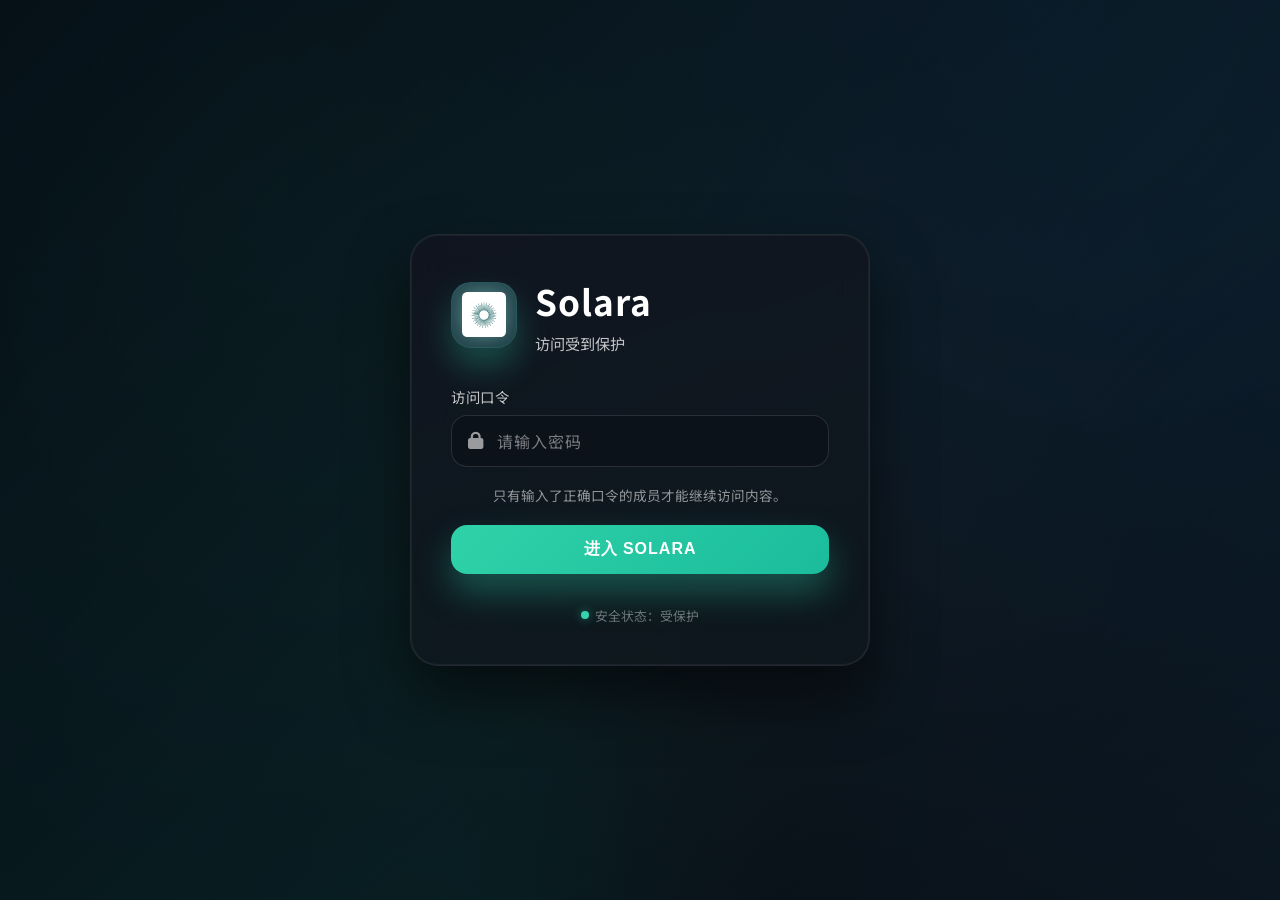
==== commit 9cca3201: "Adjust mobile login shell padding" ====
--- a/login.html
+++ b/login.html
@@ -1,5 +1,5 @@
 <!DOCTYPE html>
-<html lang="zh-CN">
+<html lang="zh-CN" class="login-page-root">
 <head>
   <meta charset="UTF-8">
   <meta name="viewport" content="width=device-width, initial-scale=1.0, maximum-scale=1.0, user-scalable=no">
@@ -36,37 +36,85 @@
       document.head.appendChild(link);
       const setViewportUnit = () => {
         const viewportHeight = window.visualViewport ? window.visualViewport.height : window.innerHeight;
-        document.documentElement.style.setProperty("--mobile-vh", `${viewportHeight}px`);
+        if (typeof viewportHeight === "number" && !Number.isNaN(viewportHeight)) {
+          document.documentElement.style.setProperty("--mobile-vh", `${viewportHeight}px`);
+        }
+      };
+      const updateLoginLayout = () => {
+        const body = document.body;
+        const viewport = window.visualViewport;
+        const rawWidth = viewport ? viewport.width : window.innerWidth;
+        const hasNumericWidth = typeof rawWidth === "number" && !Number.isNaN(rawWidth);
+        const fallbackWidth = window.innerWidth || document.documentElement.clientWidth || 0;
+        const width = hasNumericWidth ? rawWidth : fallbackWidth;
+        const orientationQuery = typeof window.matchMedia === "function" ? window.matchMedia("(orientation: portrait)") : null;
+        const isPortrait = orientationQuery ? orientationQuery.matches : window.innerHeight >= window.innerWidth;
+        const isNarrow = width <= 820;
+        if (body) {
+          body.classList.toggle("portrait-mobile", Boolean(isPortrait && isNarrow));
+        }
+        let scale = 1;
+        if (width) {
+          if (isPortrait && width < 430) {
+            scale = Math.min(1, Math.max(0.8, width / 430));
+          } else if (!isPortrait && width < 540) {
+            scale = Math.min(1, Math.max(0.85, width / 540));
+          }
+        }
+        document.documentElement.style.setProperty("--login-scale", scale.toFixed(4));
+      };
+      const handleLayoutChange = () => {
+        setViewportUnit();
+        updateLoginLayout();
       };
       const applyBodyClass = () => {
         if (document.body) {
           document.body.classList.add("mobile-view");
-          setViewportUnit();
         }
+        handleLayoutChange();
       };
       if (document.readyState === "loading") {
         document.addEventListener("DOMContentLoaded", applyBodyClass, { once: true });
       } else {
         applyBodyClass();
       }
-      window.addEventListener("resize", setViewportUnit);
-      window.addEventListener("orientationchange", setViewportUnit);
+      window.addEventListener("resize", handleLayoutChange);
+      window.addEventListener("orientationchange", handleLayoutChange);
       if (window.visualViewport) {
-        window.visualViewport.addEventListener("resize", setViewportUnit);
-        window.visualViewport.addEventListener("scroll", setViewportUnit);
-      }
-      setViewportUnit();
+        window.visualViewport.addEventListener("resize", handleLayoutChange);
+        window.visualViewport.addEventListener("scroll", handleLayoutChange);
+      }
+      handleLayoutChange();
     })();
   </script>
   <style>
-    body {
+    :root {
+      --login-scale: 1;
+    }
+
+    html.login-page-root {
+      min-height: var(--mobile-vh, 100dvh);
+      height: auto;
+    }
+
+    html.login-page-root,
+    body.login-page {
+      overflow-x: hidden;
+    }
+
+    html.login-page-root.mobile-view {
+      height: auto;
+      overflow-y: auto;
+    }
+
+    body.login-page {
       position: relative;
       margin: 0;
       padding: clamp(16px, 4vw, 40px);
       font-family: 'Noto Sans SC', 'Segoe UI', Arial, sans-serif;
       display: flex;
-      justify-content: center;
-      align-items: center;
+      justify-content: center !important;
+      align-items: center !important;
       min-height: var(--mobile-vh, 100dvh);
       color: var(--text-color);
       background: radial-gradient(circle at 20% 20%, rgba(26, 188, 156, 0.35), transparent 55%),
@@ -76,9 +124,38 @@
       overflow-y: auto;
     }
 
+    body.login-page.mobile-view {
+      position: static;
+      inset: auto;
+      width: auto;
+      height: auto;
+      min-height: var(--mobile-vh, 100dvh);
+      padding: calc(env(safe-area-inset-top, 0px) + clamp(18px, 6vw, 32px))
+               clamp(18px, 6vw, 32px)
+               calc(env(safe-area-inset-bottom, 0px) + clamp(24px, 7vw, 36px));
+      display: flex;
+      flex-direction: column;
+      justify-content: center;
+      align-items: center;
+      overflow-y: auto;
+    }
+
+    body.login-page.mobile-view.portrait-mobile {
+      padding: calc(env(safe-area-inset-top, 0px) + clamp(20px, 8vw, 32px))
+               clamp(18px, 7vw, 28px)
+               calc(env(safe-area-inset-bottom, 0px) + clamp(26px, 9vw, 38px));
+    }
+
+    body.login-page.mobile-view .background-stage {
+      display: block;
+    }
+
     .background-stage {
       position: fixed;
       inset: 0;
+      width: 100%;
+      max-width: 100vw;
+      box-sizing: border-box;
       overflow: hidden;
       pointer-events: none;
       z-index: -2;
@@ -129,6 +206,27 @@
       position: relative;
       width: min(460px, 100%);
       z-index: 2;
+      display: flex;
+      align-items: center;
+      justify-content: center;
+      margin-inline: auto;
+      min-height: calc(var(--mobile-vh, 100dvh) - env(safe-area-inset-top, 0px) - env(safe-area-inset-bottom, 0px));
+    }
+
+    html.desktop-view .login-shell {
+      min-height: auto;
+    }
+
+    body.login-page.mobile-view .login-shell {
+      width: 100%;
+      max-width: 440px;
+      padding: 0;
+      min-height: auto;
+      flex: 1 1 auto;
+    }
+
+    body.login-page.mobile-view.portrait-mobile .login-shell {
+      min-height: auto;
     }
 
     .login-container {
@@ -145,6 +243,17 @@
       backdrop-filter: blur(18px);
       -webkit-backdrop-filter: blur(18px);
       color: #f2f6f9;
+      width: 100%;
+      box-sizing: border-box;
+      transform: scale(var(--login-scale));
+      transform-origin: center;
+      transition: transform 0.25s ease;
+      will-change: transform;
+      margin-inline: auto;
+    }
+
+    body.login-page.mobile-view.portrait-mobile .login-container {
+      justify-content: center;
     }
 
     .login-header {
@@ -308,7 +417,7 @@
     }
 
     @media (max-width: 768px) {
-      body {
+      body.login-page {
         padding: clamp(16px, 4vw, 24px);
       }
 
@@ -335,24 +444,23 @@
     }
 
     @media (max-width: 480px) {
-      body {
-        align-items: stretch;
-        padding: calc(env(safe-area-inset-top, 0px) + 16px)
-                 clamp(16px, 6vw, 24px)
-                 calc(env(safe-area-inset-bottom, 0px) + 24px);
-      }
-
-      .login-shell {
+      body.login-page {
+        padding: clamp(16px, 7vw, 24px);
+      }
+
+      body.login-page.mobile-view {
+        padding: calc(env(safe-area-inset-top, 0px) + clamp(16px, 7vw, 24px))
+                 clamp(16px, 7vw, 24px)
+                 calc(env(safe-area-inset-bottom, 0px) + clamp(22px, 8vw, 30px));
+      }
+
+      body.login-page .login-shell {
         width: 100%;
-        display: flex;
-        align-items: stretch;
-      }
-
-      .login-container {
-        width: 100%;
+        max-width: 420px;
+      }
+
+      body.login-page .login-container {
         padding: clamp(24px, 7vw, 32px);
-        min-height: calc(var(--mobile-vh, 100dvh) - env(safe-area-inset-top, 0px) - env(safe-area-inset-bottom, 0px));
-        justify-content: center;
       }
 
       .login-footer {
@@ -363,7 +471,7 @@
     }
   </style>
 </head>
-<body>
+<body class="login-page">
   <div class="background-stage">
     <div class="background-stage__layer"></div>
     <div class="background-stage__overlay"></div>
--- a/css/style.css
+++ b/css/style.css
@@ -101,6 +101,9 @@
 .background-stage {
     position: fixed;
     inset: 0;
+    width: 100%;
+    max-width: 100vw;
+    box-sizing: border-box;
     pointer-events: none;
     z-index: -2;
     overflow: hidden;
